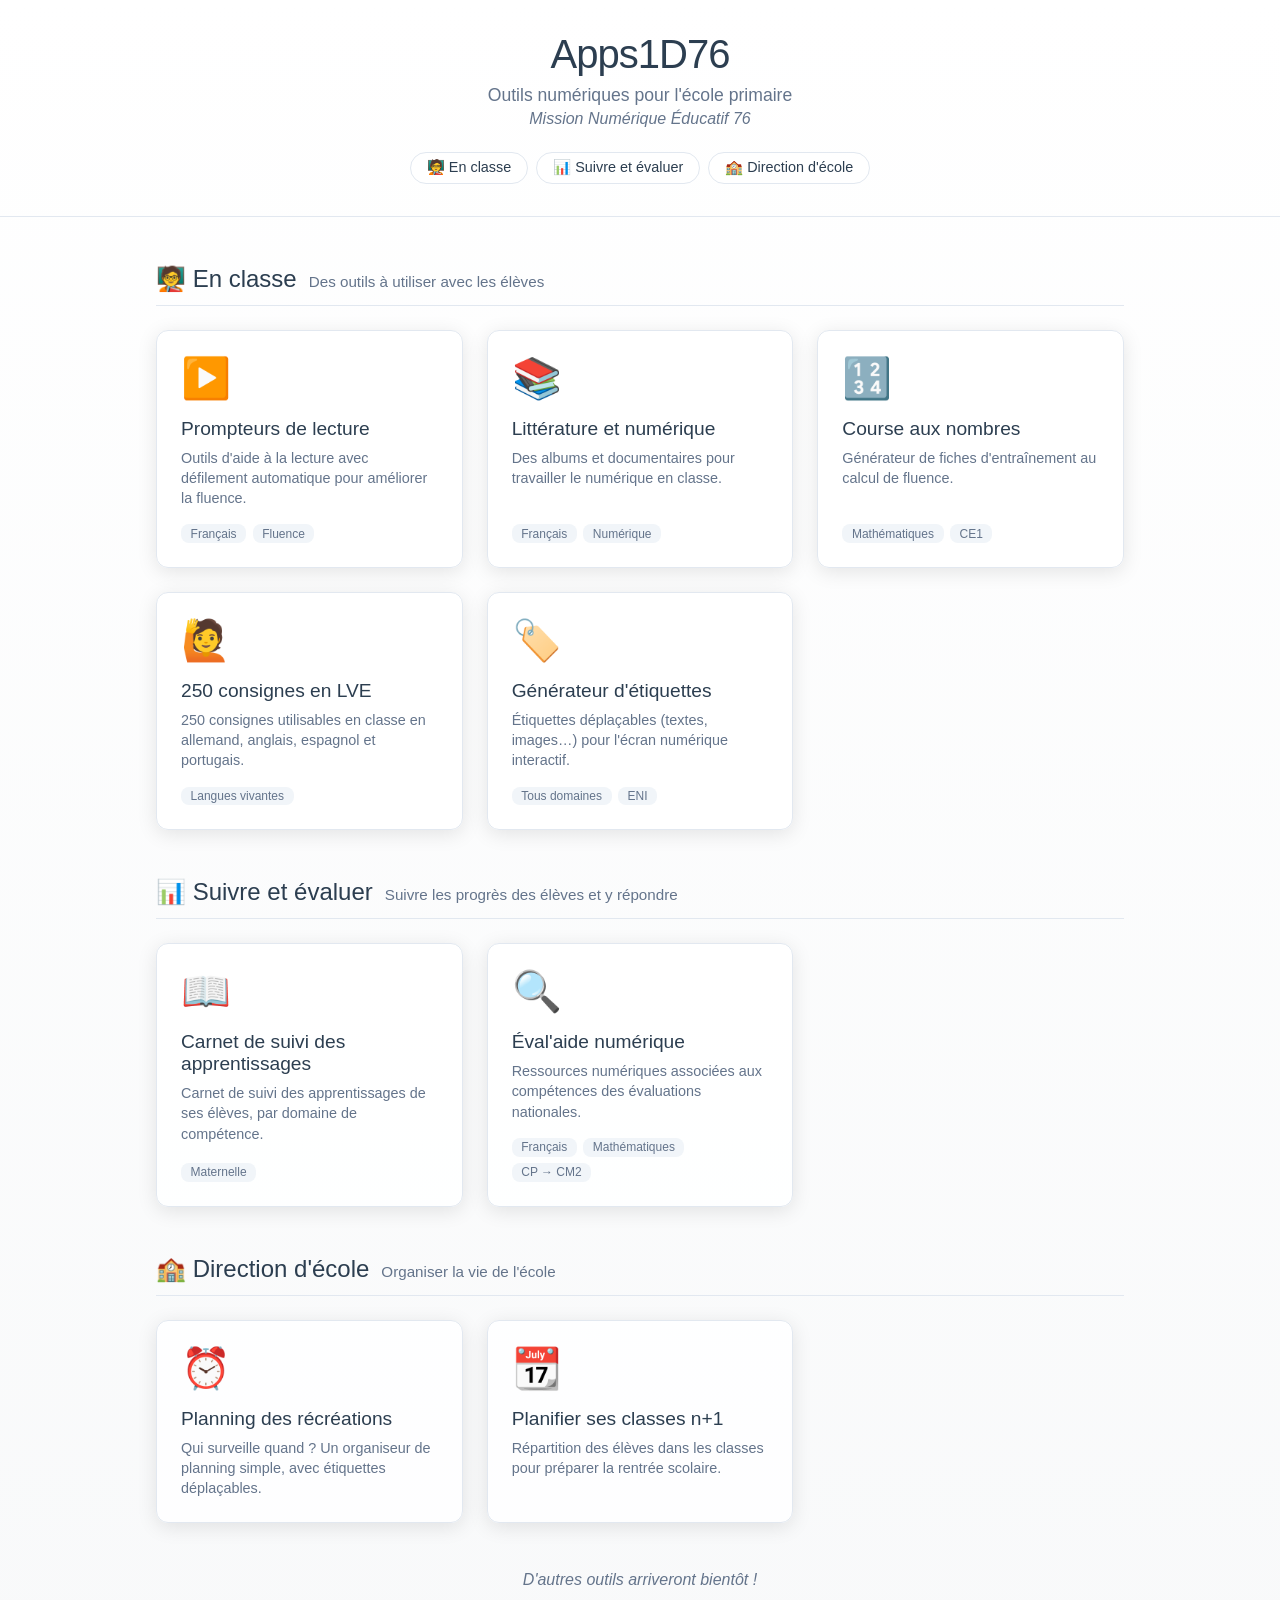
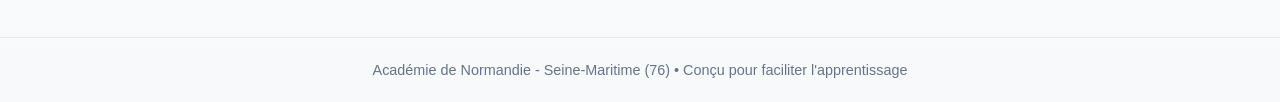
==== apps1d76/index.html @ c251573d "Add reorganized Apps1D76 homepage keeping the original visual identity Groups the tools into three s" ====
<!DOCTYPE html>
<html lang="fr">
<head>
    <meta charset="UTF-8">
    <meta name="viewport" content="width=device-width, initial-scale=1.0">
    <title>Apps1D76 - Outils numériques</title>
    <style>
        /* ==========================================================
           Direction artistique Apps1D76 (reprise de la page d'origine)
           ========================================================== */
        :root {
            /* Couleurs */
            --color-text: #2c3e50;          /* bleu nuit : titres, noms d'outils */
            --color-text-muted: #64748b;    /* gris ardoise : sous-titres, descriptions */
            --color-bg-top: #ffffff;
            --color-bg-bottom: #f8f9fa;
            --color-card: rgba(255, 255, 255, 0.9);
            --color-card-hover: rgba(255, 255, 255, 0.95);
            --color-line: #e2e8f0;          /* filets (remplace le blanc 20 % invisible) */
            --color-tag-bg: #f1f5f9;

            /* Typographie */
            --font: 'Segoe UI', Tahoma, Geneva, Verdana, sans-serif;

            /* Formes et ombres */
            --radius-card: 12px;
            --radius-small: 8px;
            --shadow: 0 4px 20px rgba(0, 0, 0, 0.1);
            --shadow-hover: 0 8px 30px rgba(0, 0, 0, 0.15);
            --transition: all 0.3s ease;
        }

        * {
            margin: 0;
            padding: 0;
            box-sizing: border-box;
        }

        body {
            font-family: var(--font);
            color: var(--color-text);
            background: linear-gradient(180deg, var(--color-bg-top) 0%, var(--color-bg-bottom) 100%);
            min-height: 100vh;
            display: flex;
            flex-direction: column;
        }

        /* ---------- En-tête ---------- */
        .header {
            text-align: center;
            padding: 2rem 1rem;
            border-bottom: 1px solid var(--color-line);
        }

        .brand {
            display: flex;
            align-items: center;
            justify-content: center;
            gap: 1rem;
        }

        .brand img {
            height: 50px;
            width: auto;
        }

        h1 {
            font-size: 2.5rem;
            font-weight: 300;
            letter-spacing: -1px;
        }

        .subtitle {
            color: var(--color-text-muted);
            font-size: 1.1rem;
            margin-top: 0.5rem;
        }

        .mission {
            color: var(--color-text-muted);
            font-style: italic;
            margin-top: 0.25rem;
        }

        /* ---------- Navigation rapide ---------- */
        .quick-nav {
            display: flex;
            flex-wrap: wrap;
            justify-content: center;
            gap: 0.5rem;
            margin-top: 1.5rem;
        }

        .quick-nav a {
            text-decoration: none;
            color: var(--color-text);
            background: var(--color-card);
            border: 1px solid var(--color-line);
            border-radius: 999px;
            padding: 0.4rem 1rem;
            font-size: 0.9rem;
            transition: var(--transition);
        }

        .quick-nav a:hover {
            box-shadow: var(--shadow);
        }

        /* ---------- Contenu ---------- */
        .main-content {
            flex: 1;
            width: 100%;
            max-width: 1000px;
            margin: 0 auto;
            padding: 3rem 1rem;
        }

        .section + .section {
            margin-top: 3rem;
        }

        .section-header {
            display: flex;
            align-items: baseline;
            gap: 0.75rem;
            padding-bottom: 0.75rem;
            margin-bottom: 1.5rem;
            border-bottom: 1px solid var(--color-line);
        }

        .section-title {
            font-size: 1.5rem;
            font-weight: 400;
        }

        .section-intro {
            color: var(--color-text-muted);
            font-size: 0.95rem;
        }

        .tool-grid {
            display: grid;
            grid-template-columns: repeat(3, 1fr);
            gap: 1.5rem;
        }

        .tool-card {
            display: flex;
            flex-direction: column;
            background: var(--color-card);
            border: 1px solid var(--color-line);
            border-radius: var(--radius-card);
            padding: 1.5rem;
            text-decoration: none;
            color: var(--color-text);
            transition: var(--transition);
            box-shadow: var(--shadow);
        }

        .tool-card:hover {
            transform: translateY(-5px);
            box-shadow: var(--shadow-hover);
            background: var(--color-card-hover);
        }

        .tool-card:focus-visible,
        .quick-nav a:focus-visible {
            outline: 2px solid var(--color-text);
            outline-offset: 3px;
        }

        .tool-icon {
            font-size: 2.5rem;
            margin-bottom: 1rem;
            display: block;
        }

        .tool-name {
            font-size: 1.2rem;
            font-weight: 500;
            margin-bottom: 0.5rem;
        }

        .tool-description {
            color: var(--color-text-muted);
            font-size: 0.9rem;
            line-height: 1.4;
            flex: 1;
        }

        .tags {
            display: flex;
            flex-wrap: wrap;
            gap: 0.4rem;
            margin-top: 1rem;
            list-style: none;
        }

        .tags li {
            background: var(--color-tag-bg);
            color: var(--color-text-muted);
            border-radius: var(--radius-small);
            padding: 0.15rem 0.6rem;
            font-size: 0.75rem;
        }

        .coming-soon {
            text-align: center;
            color: var(--color-text-muted);
            font-style: italic;
            margin-top: 3rem;
        }

        /* ---------- Pied de page ---------- */
        .footer {
            text-align: center;
            padding: 1.5rem;
            border-top: 1px solid var(--color-line);
            color: var(--color-text-muted);
            font-size: 0.9rem;
        }

        @media (max-width: 768px) {
            h1 {
                font-size: 2rem;
            }

            .section-header {
                flex-direction: column;
                gap: 0.25rem;
            }

            .tool-grid {
                grid-template-columns: repeat(2, 1fr);
            }
        }

        @media (max-width: 480px) {
            .tool-grid {
                grid-template-columns: 1fr;
            }
        }

        @media (prefers-reduced-motion: reduce) {
            .tool-card,
            .quick-nav a {
                transition: none;
            }

            .tool-card:hover {
                transform: none;
            }
        }
    </style>
</head>
<body>

    <header class="header">
        <div class="brand">
            <img src="images/Logo_DSDEN76.png" alt="Logo DSDEN76" onerror="this.style.display='none'">
            <h1>Apps1D76</h1>
        </div>
        <p class="subtitle">Outils numériques pour l'école primaire</p>
        <p class="mission">Mission Numérique Éducatif 76</p>

        <nav class="quick-nav" aria-label="Rubriques">
            <a href="#en-classe">🧑‍🏫 En classe</a>
            <a href="#suivi">📊 Suivre et évaluer</a>
            <a href="#direction">🏫 Direction d'école</a>
        </nav>
    </header>

    <main class="main-content">

        <section class="section" id="en-classe">
            <div class="section-header">
                <h2 class="section-title">🧑‍🏫 En classe</h2>
                <p class="section-intro">Des outils à utiliser avec les élèves</p>
            </div>
            <div class="tool-grid">
                <a href="./prompteurs/index.html" class="tool-card">
                    <span class="tool-icon">▶️</span>
                    <div class="tool-name">Prompteurs de lecture</div>
                    <p class="tool-description">Outils d'aide à la lecture avec défilement automatique pour améliorer la fluence.</p>
                    <ul class="tags"><li>Français</li><li>Fluence</li></ul>
                </a>

                <a href="./Litteranum/index.html" class="tool-card">
                    <span class="tool-icon">📚</span>
                    <div class="tool-name">Littérature et numérique</div>
                    <p class="tool-description">Des albums et documentaires pour travailler le numérique en classe.</p>
                    <ul class="tags"><li>Français</li><li>Numérique</li></ul>
                </a>

                <a href="./course/index.html" class="tool-card">
                    <span class="tool-icon">🔢</span>
                    <div class="tool-name">Course aux nombres</div>
                    <p class="tool-description">Générateur de fiches d'entraînement au calcul de fluence.</p>
                    <ul class="tags"><li>Mathématiques</li><li>CE1</li></ul>
                </a>

                <a href="./250consignes/index.html" class="tool-card">
                    <span class="tool-icon">🙋</span>
                    <div class="tool-name">250 consignes en LVE</div>
                    <p class="tool-description">250 consignes utilisables en classe en allemand, anglais, espagnol et portugais.</p>
                    <ul class="tags"><li>Langues vivantes</li></ul>
                </a>

                <a href="./generateur-etiquettes-deplacables/" class="tool-card">
                    <span class="tool-icon">🏷️</span>
                    <div class="tool-name">Générateur d'étiquettes</div>
                    <p class="tool-description">Étiquettes déplaçables (textes, images…) pour l'écran numérique interactif.</p>
                    <ul class="tags"><li>Tous domaines</li><li>ENI</li></ul>
                </a>
            </div>
        </section>

        <section class="section" id="suivi">
            <div class="section-header">
                <h2 class="section-title">📊 Suivre et évaluer</h2>
                <p class="section-intro">Suivre les progrès des élèves et y répondre</p>
            </div>
            <div class="tool-grid">
                <a href="./carnet.html" class="tool-card">
                    <span class="tool-icon">📖</span>
                    <div class="tool-name">Carnet de suivi des apprentissages</div>
                    <p class="tool-description">Carnet de suivi des apprentissages de ses élèves, par domaine de compétence.</p>
                    <ul class="tags"><li>Maternelle</li></ul>
                </a>

                <a href="./evalaide/index.html" class="tool-card">
                    <span class="tool-icon">🔍</span>
                    <div class="tool-name">Éval'aide numérique</div>
                    <p class="tool-description">Ressources numériques associées aux compétences des évaluations nationales.</p>
                    <ul class="tags"><li>Français</li><li>Mathématiques</li><li>CP → CM2</li></ul>
                </a>
            </div>
        </section>

        <section class="section" id="direction">
            <div class="section-header">
                <h2 class="section-title">🏫 Direction d'école</h2>
                <p class="section-intro">Organiser la vie de l'école</p>
            </div>
            <div class="tool-grid">
                <a href="./outildir/orga_recre.html" class="tool-card">
                    <span class="tool-icon">⏰</span>
                    <div class="tool-name">Planning des récréations</div>
                    <p class="tool-description">Qui surveille quand ? Un organiseur de planning simple, avec étiquettes déplaçables.</p>
                </a>

                <a href="./outildir/ThunderStruct.html" class="tool-card">
                    <span class="tool-icon">📆</span>
                    <div class="tool-name">Planifier ses classes n+1</div>
                    <p class="tool-description">Répartition des élèves dans les classes pour préparer la rentrée scolaire.</p>
                </a>
            </div>
        </section>

        <p class="coming-soon">D'autres outils arriveront bientôt !</p>
    </main>

    <footer class="footer">
        Académie de Normandie - Seine-Maritime (76) • Conçu pour faciliter l'apprentissage
    </footer>

</body>
</html>
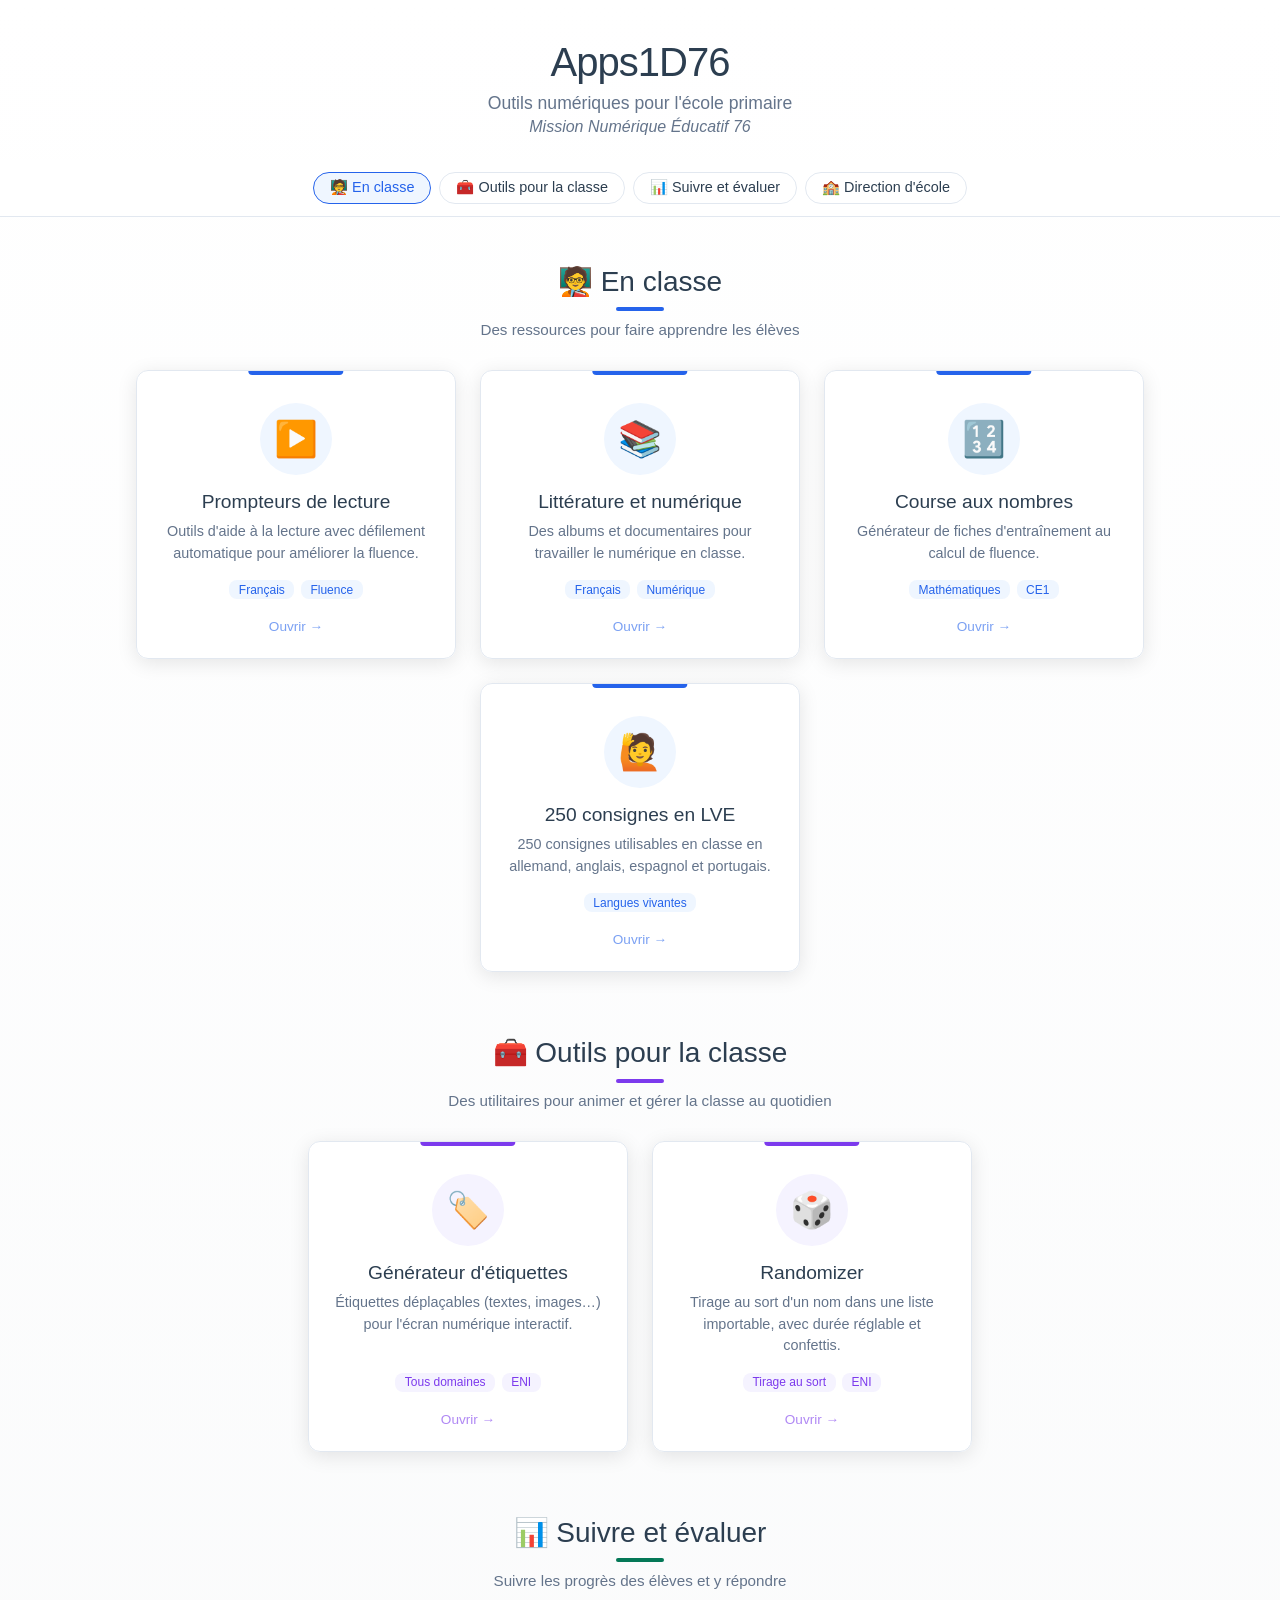
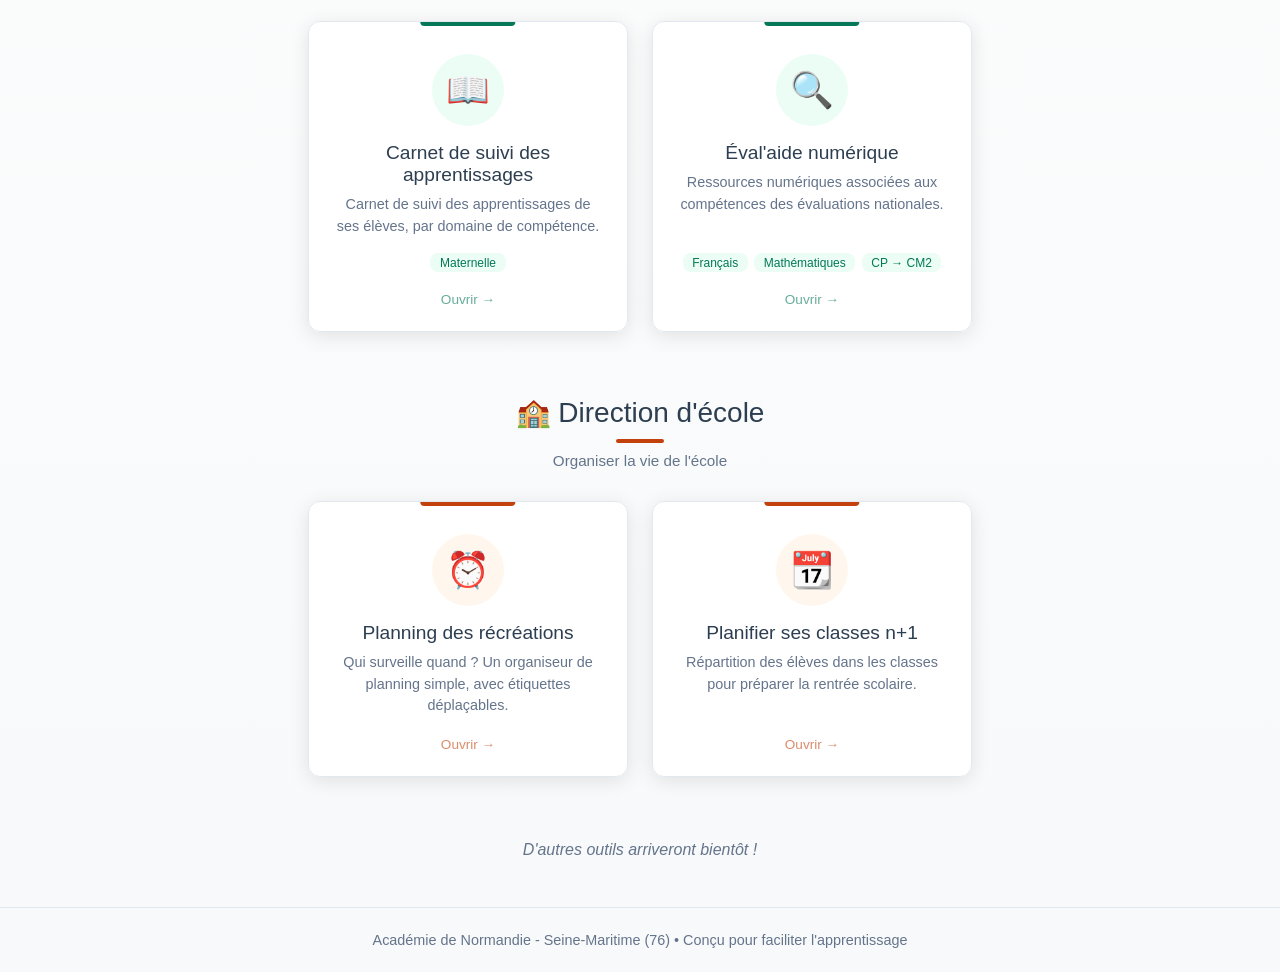
==== commit 9122d194: "Apps1D76: section accents, Outils pour la classe, centered modern layout - Add per-section accent co" ====
--- a/apps1d76/index.html
+++ b/apps1d76/index.html
@@ -4,6 +4,7 @@
     <meta charset="UTF-8">
     <meta name="viewport" content="width=device-width, initial-scale=1.0">
     <title>Apps1D76 - Outils numériques</title>
+    <script>document.documentElement.classList.add('js');</script>
     <style>
         /* ==========================================================
            Direction artistique Apps1D76 (reprise de la page d'origine)
@@ -17,7 +18,16 @@
             --color-card: rgba(255, 255, 255, 0.9);
             --color-card-hover: rgba(255, 255, 255, 0.95);
             --color-line: #e2e8f0;          /* filets (remplace le blanc 20 % invisible) */
-            --color-tag-bg: #f1f5f9;
+
+            /* Accents par rubrique (contraste ≥ 4,5:1 sur blanc) */
+            --accent-classe: #2563eb;        /* bleu */
+            --accent-classe-soft: #eff6ff;
+            --accent-outils: #7c3aed;        /* violet */
+            --accent-outils-soft: #f5f3ff;
+            --accent-suivi: #047857;         /* vert */
+            --accent-suivi-soft: #ecfdf5;
+            --accent-direction: #c2410c;     /* orange */
+            --accent-direction-soft: #fff7ed;
 
             /* Typographie */
             --font: 'Segoe UI', Tahoma, Geneva, Verdana, sans-serif;
@@ -28,6 +38,10 @@
             --shadow: 0 4px 20px rgba(0, 0, 0, 0.1);
             --shadow-hover: 0 8px 30px rgba(0, 0, 0, 0.15);
             --transition: all 0.3s ease;
+        }
+
+        html {
+            scroll-behavior: smooth;
         }
 
         * {
@@ -48,8 +62,7 @@
         /* ---------- En-tête ---------- */
         .header {
             text-align: center;
-            padding: 2rem 1rem;
-            border-bottom: 1px solid var(--color-line);
+            padding: 2.5rem 1rem 1.5rem;
         }
 
         .brand {
@@ -82,13 +95,20 @@
             margin-top: 0.25rem;
         }
 
-        /* ---------- Navigation rapide ---------- */
+        /* ---------- Navigation rapide (collante) ---------- */
         .quick-nav {
+            position: sticky;
+            top: 0;
+            z-index: 10;
             display: flex;
             flex-wrap: wrap;
             justify-content: center;
             gap: 0.5rem;
-            margin-top: 1.5rem;
+            padding: 0.75rem 1rem;
+            background: rgba(255, 255, 255, 0.8);
+            backdrop-filter: blur(10px);
+            -webkit-backdrop-filter: blur(10px);
+            border-bottom: 1px solid var(--color-line);
         }
 
         .quick-nav a {
@@ -102,77 +122,144 @@
             transition: var(--transition);
         }
 
+        .quick-nav a:hover,
+        .quick-nav a.is-active {
+            border-color: var(--accent);
+            background: var(--accent-soft);
+            color: var(--accent);
+        }
+
         .quick-nav a:hover {
+            transform: translateY(-2px);
             box-shadow: var(--shadow);
         }
+
+        /* Chaque rubrique (et son raccourci) définit son accent */
+        .accent-classe    { --accent: var(--accent-classe);    --accent-soft: var(--accent-classe-soft); }
+        .accent-outils    { --accent: var(--accent-outils);    --accent-soft: var(--accent-outils-soft); }
+        .accent-suivi     { --accent: var(--accent-suivi);     --accent-soft: var(--accent-suivi-soft); }
+        .accent-direction { --accent: var(--accent-direction); --accent-soft: var(--accent-direction-soft); }
 
         /* ---------- Contenu ---------- */
         .main-content {
             flex: 1;
             width: 100%;
-            max-width: 1000px;
+            max-width: 1040px;
             margin: 0 auto;
             padding: 3rem 1rem;
         }
 
+        .section {
+            scroll-margin-top: 5rem;
+        }
+
         .section + .section {
-            margin-top: 3rem;
+            margin-top: 4rem;
         }
 
         .section-header {
-            display: flex;
-            align-items: baseline;
-            gap: 0.75rem;
-            padding-bottom: 0.75rem;
-            margin-bottom: 1.5rem;
-            border-bottom: 1px solid var(--color-line);
+            text-align: center;
+            margin-bottom: 2rem;
         }
 
         .section-title {
-            font-size: 1.5rem;
+            font-size: 1.75rem;
             font-weight: 400;
+        }
+
+        /* Petit trait d'accent centré sous le titre */
+        .section-title::after {
+            content: "";
+            display: block;
+            width: 48px;
+            height: 4px;
+            margin: 0.6rem auto 0;
+            border-radius: 999px;
+            background: var(--accent);
         }
 
         .section-intro {
             color: var(--color-text-muted);
             font-size: 0.95rem;
-        }
-
+            margin-top: 0.6rem;
+        }
+
+        /* Grille centrée : une dernière ligne incomplète reste au milieu */
         .tool-grid {
-            display: grid;
-            grid-template-columns: repeat(3, 1fr);
+            display: flex;
+            flex-wrap: wrap;
+            justify-content: center;
             gap: 1.5rem;
         }
 
         .tool-card {
+            --cols: 3;
+            flex: 0 1 calc((100% - (var(--cols) - 1) * 1.5rem) / var(--cols));
+            position: relative;
+            overflow: hidden;
             display: flex;
             flex-direction: column;
+            align-items: center;
+            text-align: center;
             background: var(--color-card);
             border: 1px solid var(--color-line);
             border-radius: var(--radius-card);
-            padding: 1.5rem;
+            padding: 2rem 1.5rem 1.5rem;
             text-decoration: none;
             color: var(--color-text);
             transition: var(--transition);
             box-shadow: var(--shadow);
         }
 
+        /* Barre d'accent qui s'étire au survol */
+        .tool-card::before {
+            content: "";
+            position: absolute;
+            top: 0;
+            left: 50%;
+            width: 30%;
+            height: 4px;
+            border-radius: 0 0 4px 4px;
+            background: var(--accent);
+            transform: translateX(-50%);
+            transition: width 0.4s ease;
+        }
+
         .tool-card:hover {
-            transform: translateY(-5px);
+            transform: translateY(-6px);
             box-shadow: var(--shadow-hover);
             background: var(--color-card-hover);
+            border-color: var(--accent);
+        }
+
+        .tool-card:hover::before {
+            width: 100%;
+        }
+
+        .tool-card:active {
+            transform: translateY(-2px) scale(0.98);
         }
 
         .tool-card:focus-visible,
         .quick-nav a:focus-visible {
-            outline: 2px solid var(--color-text);
+            outline: 2px solid var(--accent);
             outline-offset: 3px;
         }
 
         .tool-icon {
-            font-size: 2.5rem;
+            display: grid;
+            place-items: center;
+            width: 4.5rem;
+            height: 4.5rem;
             margin-bottom: 1rem;
-            display: block;
+            border-radius: 50%;
+            background: var(--accent-soft);
+            font-size: 2.2rem;
+            transition: transform 0.4s cubic-bezier(0.34, 1.56, 0.64, 1);
+        }
+
+        .tool-card:hover .tool-icon {
+            transform: scale(1.12) rotate(-6deg);
         }
 
         .tool-name {
@@ -184,31 +271,48 @@
         .tool-description {
             color: var(--color-text-muted);
             font-size: 0.9rem;
-            line-height: 1.4;
+            line-height: 1.5;
             flex: 1;
         }
 
         .tags {
             display: flex;
             flex-wrap: wrap;
+            justify-content: center;
             gap: 0.4rem;
             margin-top: 1rem;
             list-style: none;
         }
 
         .tags li {
-            background: var(--color-tag-bg);
-            color: var(--color-text-muted);
+            background: var(--accent-soft);
+            color: var(--accent);
             border-radius: var(--radius-small);
             padding: 0.15rem 0.6rem;
             font-size: 0.75rem;
+        }
+
+        /* « Ouvrir → » apparaît en bas de carte */
+        .tool-card::after {
+            content: "Ouvrir →";
+            margin-top: 1.25rem;
+            font-size: 0.85rem;
+            font-weight: 500;
+            color: var(--accent);
+            opacity: 0.6;
+            transition: var(--transition);
+        }
+
+        .tool-card:hover::after {
+            opacity: 1;
+            letter-spacing: 0.02em;
         }
 
         .coming-soon {
             text-align: center;
             color: var(--color-text-muted);
             font-style: italic;
-            margin-top: 3rem;
+            margin-top: 4rem;
         }
 
         /* ---------- Pied de page ---------- */
@@ -220,34 +324,65 @@
             font-size: 0.9rem;
         }
 
+        /* ---------- Animations d'apparition ---------- */
+        @keyframes fade-up {
+            from { opacity: 0; transform: translateY(16px); }
+            to   { opacity: 1; transform: none; }
+        }
+
+        .header > * {
+            animation: fade-up 0.6s ease both;
+        }
+        .header > :nth-child(2) { animation-delay: 0.1s; }
+        .header > :nth-child(3) { animation-delay: 0.2s; }
+
+        /* Masqué seulement si le JavaScript est actif, pour ne jamais cacher le contenu */
+        .js .reveal {
+            opacity: 0;
+            transform: translateY(24px);
+        }
+
+        .js .reveal.is-visible {
+            animation: fade-up 0.6s ease both;
+            animation-delay: calc(var(--i, 0) * 80ms);
+        }
+
         @media (max-width: 768px) {
             h1 {
                 font-size: 2rem;
             }
 
-            .section-header {
-                flex-direction: column;
-                gap: 0.25rem;
-            }
-
-            .tool-grid {
-                grid-template-columns: repeat(2, 1fr);
+            .tool-card {
+                --cols: 2;
             }
         }
 
         @media (max-width: 480px) {
-            .tool-grid {
-                grid-template-columns: 1fr;
+            .tool-card {
+                --cols: 1;
             }
         }
 
         @media (prefers-reduced-motion: reduce) {
-            .tool-card,
-            .quick-nav a {
-                transition: none;
-            }
-
-            .tool-card:hover {
+            html {
+                scroll-behavior: auto;
+            }
+
+            *,
+            *::before,
+            *::after {
+                animation: none !important;
+                transition: none !important;
+            }
+
+            .js .reveal {
+                opacity: 1;
+                transform: none;
+            }
+
+            .tool-card:hover,
+            .tool-card:hover .tool-icon,
+            .quick-nav a:hover {
                 transform: none;
             }
         }
@@ -262,20 +397,21 @@
         </div>
         <p class="subtitle">Outils numériques pour l'école primaire</p>
         <p class="mission">Mission Numérique Éducatif 76</p>
-
-        <nav class="quick-nav" aria-label="Rubriques">
-            <a href="#en-classe">🧑‍🏫 En classe</a>
-            <a href="#suivi">📊 Suivre et évaluer</a>
-            <a href="#direction">🏫 Direction d'école</a>
-        </nav>
     </header>
 
+    <nav class="quick-nav" aria-label="Rubriques">
+        <a href="#en-classe" class="accent-classe">🧑‍🏫 En classe</a>
+        <a href="#outils-classe" class="accent-outils">🧰 Outils pour la classe</a>
+        <a href="#suivi" class="accent-suivi">📊 Suivre et évaluer</a>
+        <a href="#direction" class="accent-direction">🏫 Direction d'école</a>
+    </nav>
+
     <main class="main-content">
 
-        <section class="section" id="en-classe">
+        <section class="section accent-classe" id="en-classe">
             <div class="section-header">
                 <h2 class="section-title">🧑‍🏫 En classe</h2>
-                <p class="section-intro">Des outils à utiliser avec les élèves</p>
+                <p class="section-intro">Des ressources pour faire apprendre les élèves</p>
             </div>
             <div class="tool-grid">
                 <a href="./prompteurs/index.html" class="tool-card">
@@ -305,17 +441,32 @@
                     <p class="tool-description">250 consignes utilisables en classe en allemand, anglais, espagnol et portugais.</p>
                     <ul class="tags"><li>Langues vivantes</li></ul>
                 </a>
-
+            </div>
+        </section>
+
+        <section class="section accent-outils" id="outils-classe">
+            <div class="section-header">
+                <h2 class="section-title">🧰 Outils pour la classe</h2>
+                <p class="section-intro">Des utilitaires pour animer et gérer la classe au quotidien</p>
+            </div>
+            <div class="tool-grid">
                 <a href="./generateur-etiquettes-deplacables/" class="tool-card">
                     <span class="tool-icon">🏷️</span>
                     <div class="tool-name">Générateur d'étiquettes</div>
                     <p class="tool-description">Étiquettes déplaçables (textes, images…) pour l'écran numérique interactif.</p>
                     <ul class="tags"><li>Tous domaines</li><li>ENI</li></ul>
                 </a>
+
+                <a href="./randomizer/index.html" class="tool-card">
+                    <span class="tool-icon">🎲</span>
+                    <div class="tool-name">Randomizer</div>
+                    <p class="tool-description">Tirage au sort d'un nom dans une liste importable, avec durée réglable et confettis.</p>
+                    <ul class="tags"><li>Tirage au sort</li><li>ENI</li></ul>
+                </a>
             </div>
         </section>
 
-        <section class="section" id="suivi">
+        <section class="section accent-suivi" id="suivi">
             <div class="section-header">
                 <h2 class="section-title">📊 Suivre et évaluer</h2>
                 <p class="section-intro">Suivre les progrès des élèves et y répondre</p>
@@ -337,7 +488,7 @@
             </div>
         </section>
 
-        <section class="section" id="direction">
+        <section class="section accent-direction" id="direction">
             <div class="section-header">
                 <h2 class="section-title">🏫 Direction d'école</h2>
                 <p class="section-intro">Organiser la vie de l'école</p>
@@ -357,12 +508,46 @@
             </div>
         </section>
 
-        <p class="coming-soon">D'autres outils arriveront bientôt !</p>
+        <p class="coming-soon reveal">D'autres outils arriveront bientôt !</p>
     </main>
 
     <footer class="footer">
         Académie de Normandie - Seine-Maritime (76) • Conçu pour faciliter l'apprentissage
     </footer>
 
+    <script>
+        // Apparition progressive des cartes et rubriques au défilement
+        const revealables = document.querySelectorAll('.section-header, .tool-card, .coming-soon');
+        document.querySelectorAll('.tool-grid').forEach(grid => {
+            [...grid.children].forEach((card, i) => card.style.setProperty('--i', i));
+        });
+        revealables.forEach(el => el.classList.add('reveal'));
+
+        if ('IntersectionObserver' in window) {
+            const revealObserver = new IntersectionObserver(entries => {
+                entries.forEach(entry => {
+                    if (entry.isIntersecting) {
+                        entry.target.classList.add('is-visible');
+                        revealObserver.unobserve(entry.target);
+                    }
+                });
+            }, { threshold: 0.1 });
+            revealables.forEach(el => revealObserver.observe(el));
+
+            // Met en surbrillance la rubrique affichée dans la navigation
+            const navLinks = document.querySelectorAll('.quick-nav a');
+            const sectionObserver = new IntersectionObserver(entries => {
+                entries.forEach(entry => {
+                    if (entry.isIntersecting) {
+                        navLinks.forEach(link => link.classList.toggle(
+                            'is-active', link.getAttribute('href') === '#' + entry.target.id));
+                    }
+                });
+            }, { rootMargin: '-40% 0px -55% 0px' });
+            document.querySelectorAll('.section').forEach(section => sectionObserver.observe(section));
+        } else {
+            revealables.forEach(el => el.classList.add('is-visible'));
+        }
+    </script>
 </body>
 </html>
